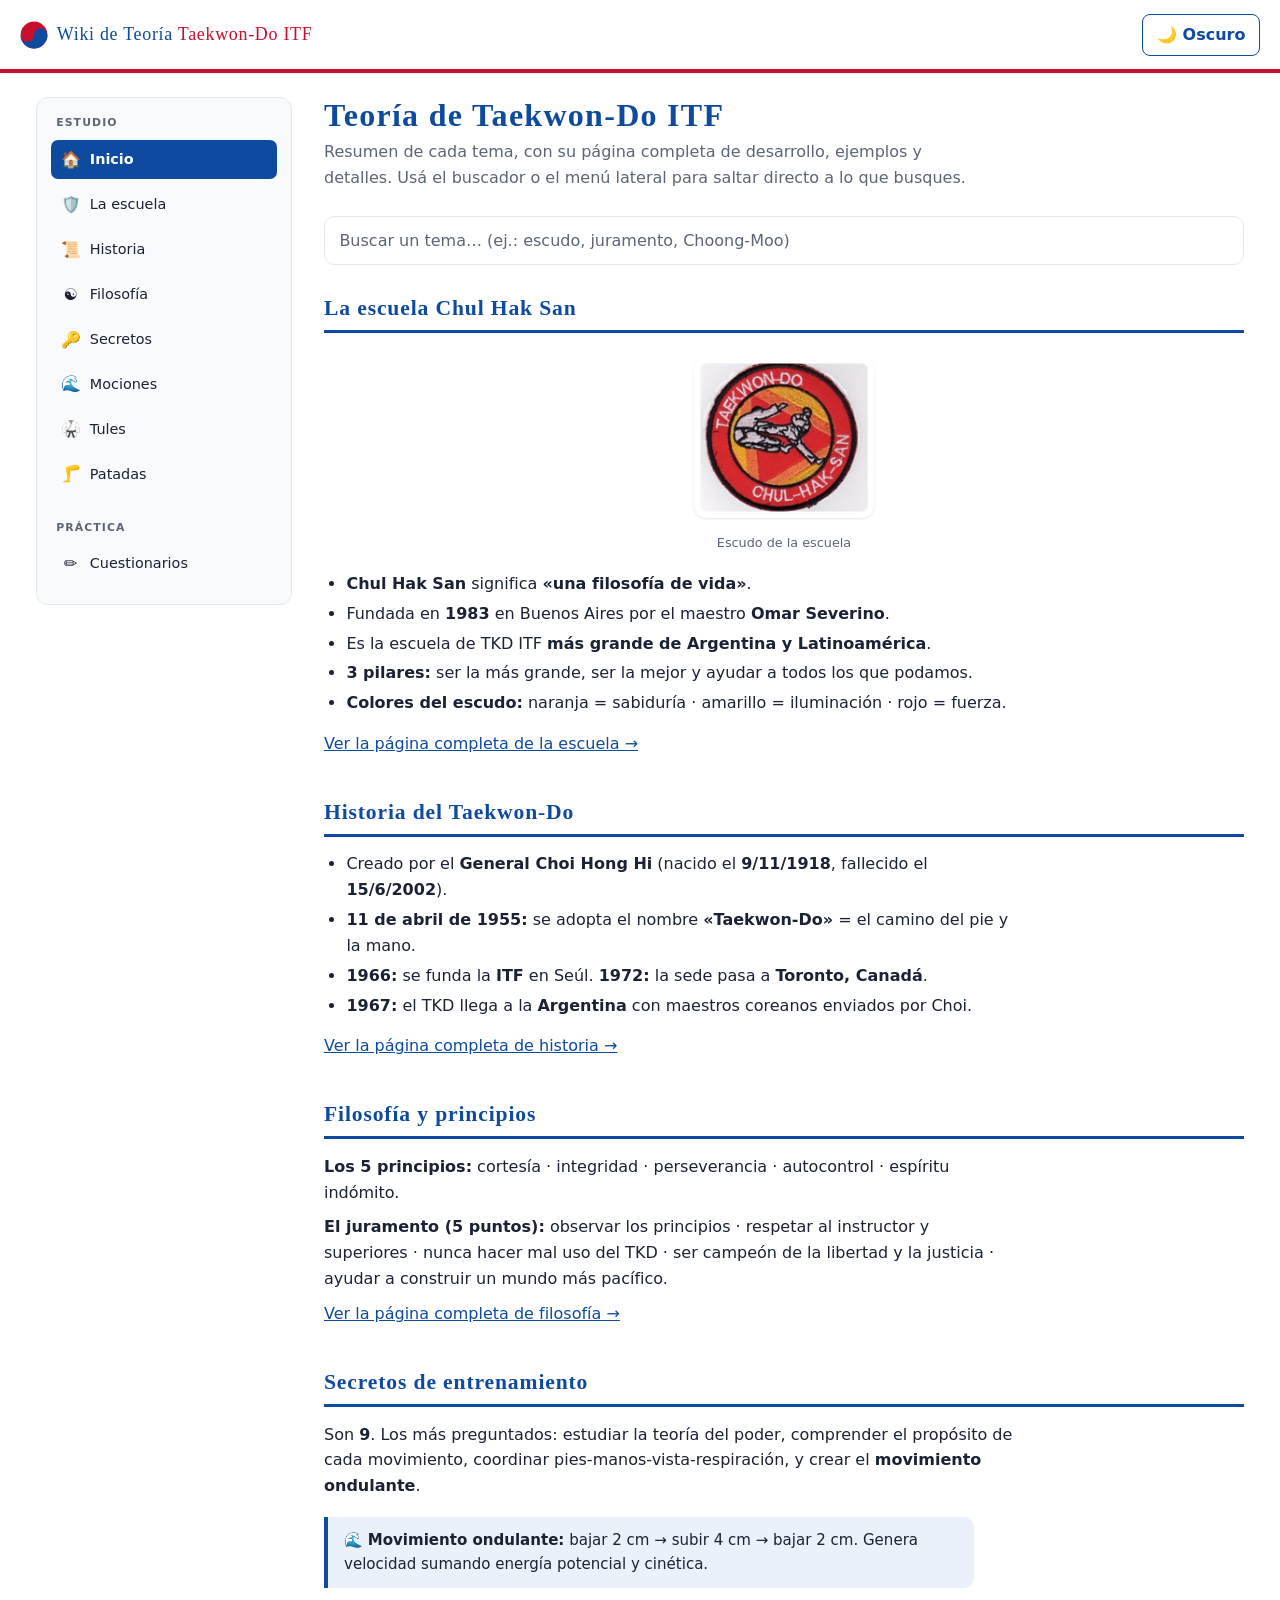
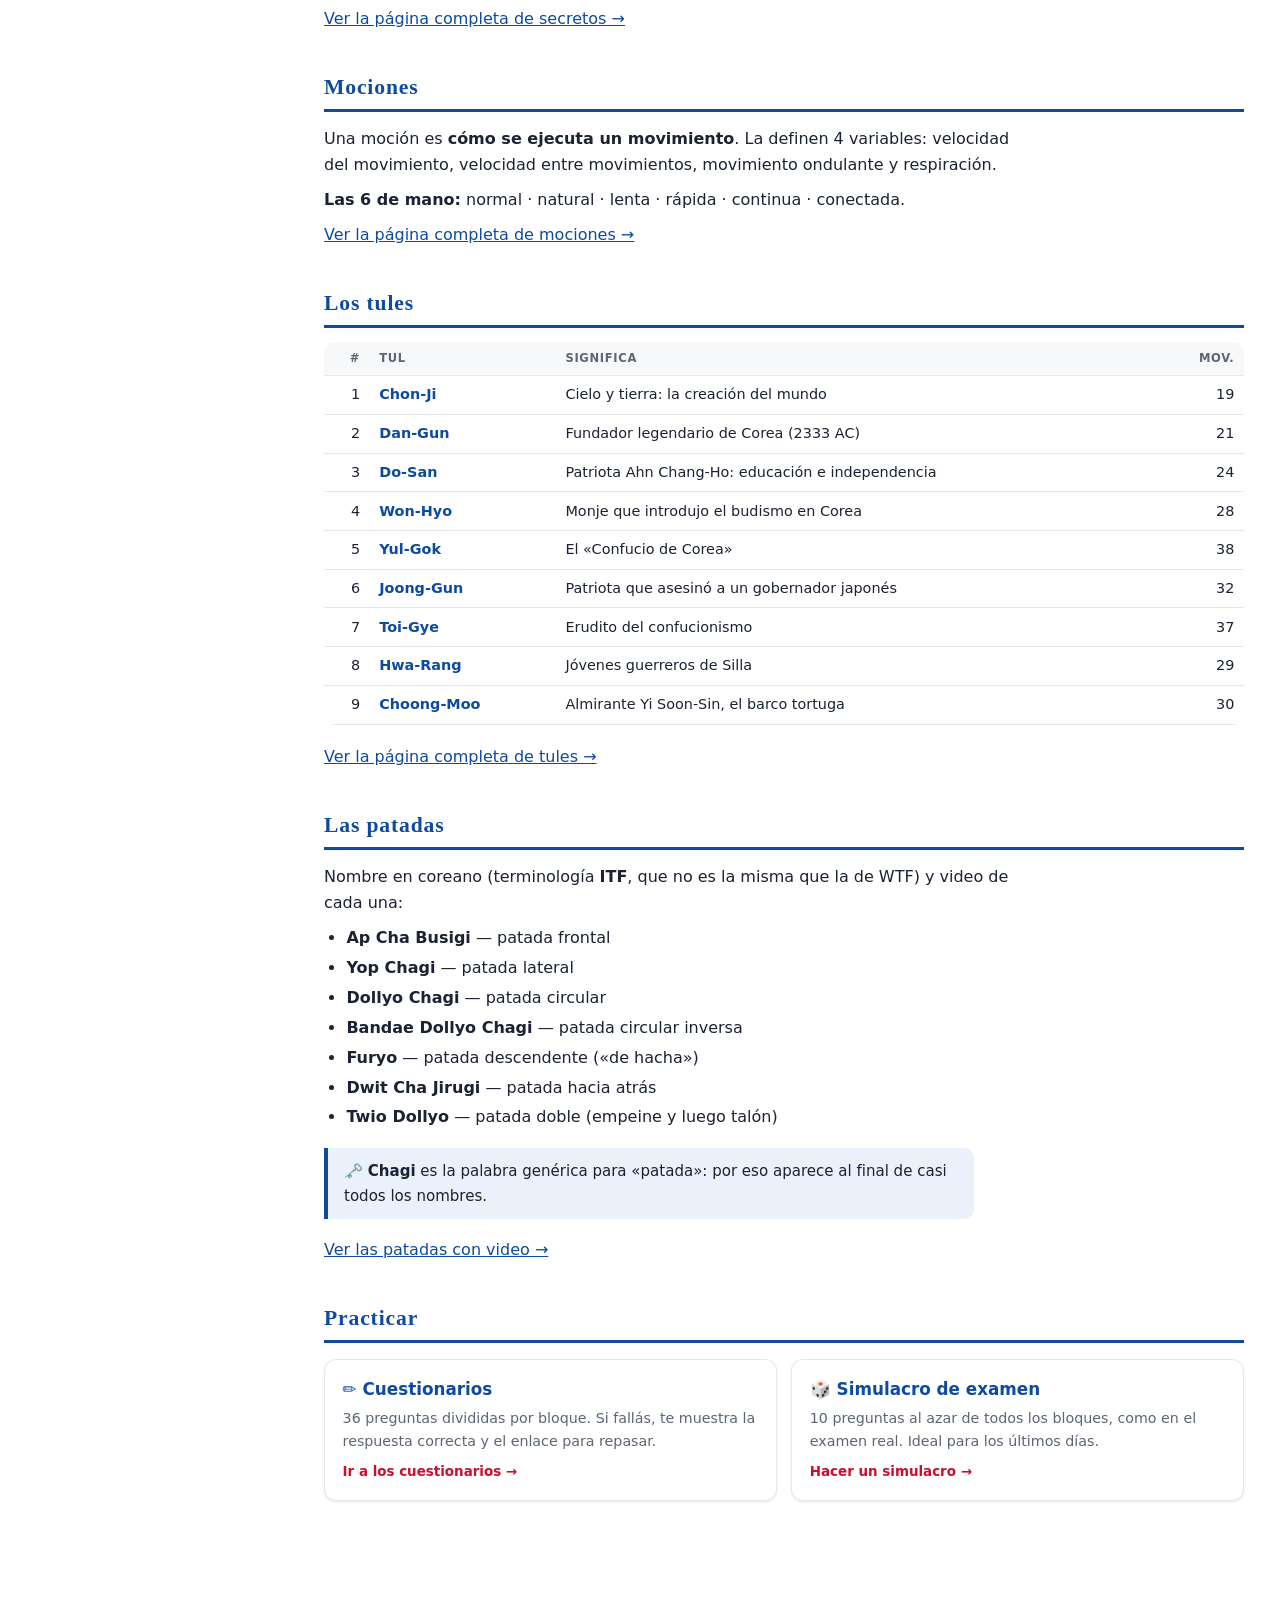
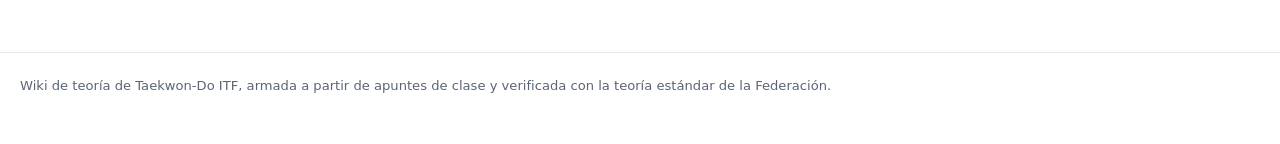
==== wiki/index.html @ 54e1a825 "Wiki de teoría de Taekwon-Do ITF, transcripciones y apuntes originales Sitio estático de 8 páginas c" ====
<!doctype html>
<html lang="es">
<head>
<meta charset="utf-8">
<meta name="viewport" content="width=device-width, initial-scale=1">
<title>Wiki de Teoría Taekwon-Do ITF</title>
<meta name="description" content="Wiki de estudio de teoría de Taekwon-Do ITF: historia, principios, secretos, mociones, tules y patadas.">
<link rel="stylesheet" href="assets/estilo.css">
<link rel="icon" href="data:image/svg+xml,<svg xmlns='http://www.w3.org/2000/svg' viewBox='0 0 100 100'><circle cx='50' cy='50' r='48' fill='%23C8102E'/><path d='M2 50 A48 48 0 0 0 98 50 A24 24 0 0 0 50 50 A24 24 0 0 1 2 50 Z' fill='%230E4A9E'/></svg>">
</head>
<body>

<a class="skip" href="#contenido">Saltar al contenido</a>

<header class="top">
  <div class="topwrap">
    <a class="marca kfont" href="index.html">
      <svg class="taegeuk" viewBox="0 0 100 100" aria-hidden="true">
        <circle cx="50" cy="50" r="48" fill="#C8102E"/>
        <path d="M2 50 A48 48 0 0 0 98 50 A24 24 0 0 0 50 50 A24 24 0 0 1 2 50 Z" fill="#0E4A9E"/>
      </svg>
      <span>Wiki de Teoría <span class="rojo">Taekwon-Do ITF</span></span>
    </a>
    <div class="top-acciones">
      <button class="btn ghost menu-btn" id="menu-btn" aria-expanded="false" aria-controls="lateral">☰ Temas</button>
      <button class="btn ghost" id="tema-btn" aria-pressed="false">🌙 Oscuro</button>
    </div>
  </div>
</header>

<div class="layout">

  <aside class="lateral" id="lateral" aria-label="Menú de temas">
    <h2>Estudio</h2>
    <ul>
      <li><a href="index.html"><span class="ico" aria-hidden="true">🏠</span> Inicio</a></li>
      <li><a href="escuela.html"><span class="ico" aria-hidden="true">🛡️</span> La escuela</a></li>
      <li><a href="historia.html"><span class="ico" aria-hidden="true">📜</span> Historia</a></li>
      <li><a href="filosofia.html"><span class="ico" aria-hidden="true">☯️</span> Filosofía</a></li>
      <li><a href="secretos.html"><span class="ico" aria-hidden="true">🔑</span> Secretos</a></li>
      <li><a href="mociones.html"><span class="ico" aria-hidden="true">🌊</span> Mociones</a></li>
      <li><a href="tules.html"><span class="ico" aria-hidden="true">🥋</span> Tules</a></li>
      <li><a href="patadas.html"><span class="ico" aria-hidden="true">🦵</span> Patadas</a></li>
    </ul>
    <h2>Práctica</h2>
    <ul>
      <li><a href="cuestionarios.html"><span class="ico" aria-hidden="true">✏️</span> Cuestionarios</a></li>
    </ul>
  </aside>

  <main id="contenido">

    <h1 class="titulo kfont">Teoría de Taekwon-Do ITF</h1>
    <p class="bajada">Resumen de cada tema, con su página completa de desarrollo, ejemplos y detalles. Usá el buscador o el menú lateral para saltar directo a lo que busques.</p>

    <div class="buscador">
      <input type="search" id="buscar" placeholder="Buscar un tema… (ej.: escudo, juramento, Choong-Moo)" aria-label="Buscar en la wiki" autocomplete="off">
      <ul class="resultados" id="resultados" role="listbox" aria-label="Resultados de búsqueda"></ul>
    </div>

    <!-- ESCUELA -->
    <section class="bloque aparece" id="escuela">
      <h2 class="seccion kfont">La escuela Chul Hak San</h2>
      <div class="fig-fila">
        <figure class="fig">
          <img src="assets/img/escudo-chul-hak-san.jpg" alt="Escudo de la escuela Chul Hak San: parche circular rojo con dos practicantes bordados, uno ejecutando una patada sobre el otro, sobre rayos naranjas y amarillos" width="180" loading="lazy">
          <figcaption>Escudo de la escuela</figcaption>
        </figure>
      </div>
      <ul>
        <li><strong>Chul Hak San</strong> significa <strong>«una filosofía de vida»</strong>.</li>
        <li>Fundada en <strong>1983</strong> en Buenos Aires por el maestro <strong>Omar Severino</strong>.</li>
        <li>Es la escuela de TKD ITF <strong>más grande de Argentina y Latinoamérica</strong>.</li>
        <li><strong>3 pilares:</strong> ser la más grande, ser la mejor y ayudar a todos los que podamos.</li>
        <li><strong>Colores del escudo:</strong> naranja = sabiduría · amarillo = iluminación · rojo = fuerza.</li>
      </ul>
      <p><a href="escuela.html">Ver la página completa de la escuela →</a></p>
    </section>

    <!-- HISTORIA -->
    <section class="bloque aparece" id="historia">
      <h2 class="seccion kfont">Historia del Taekwon-Do</h2>
      <ul>
        <li>Creado por el <strong>General Choi Hong Hi</strong> (nacido el <strong>9/11/1918</strong>, fallecido el <strong>15/6/2002</strong>).</li>
        <li><strong>11 de abril de 1955:</strong> se adopta el nombre <strong>«Taekwon-Do»</strong> = el camino del pie y la mano.</li>
        <li><strong>1966:</strong> se funda la <strong>ITF</strong> en Seúl. <strong>1972:</strong> la sede pasa a <strong>Toronto, Canadá</strong>.</li>
        <li><strong>1967:</strong> el TKD llega a la <strong>Argentina</strong> con maestros coreanos enviados por Choi.</li>
      </ul>
      <p><a href="historia.html">Ver la página completa de historia →</a></p>
    </section>

    <!-- FILOSOFÍA -->
    <section class="bloque aparece" id="filosofia">
      <h2 class="seccion kfont">Filosofía y principios</h2>
      <p><strong>Los 5 principios:</strong> cortesía · integridad · perseverancia · autocontrol · espíritu indómito.</p>
      <p><strong>El juramento (5 puntos):</strong> observar los principios · respetar al instructor y superiores · nunca hacer mal uso del TKD · ser campeón de la libertad y la justicia · ayudar a construir un mundo más pacífico.</p>
      <p><a href="filosofia.html">Ver la página completa de filosofía →</a></p>
    </section>

    <!-- SECRETOS -->
    <section class="bloque aparece" id="secretos">
      <h2 class="seccion kfont">Secretos de entrenamiento</h2>
      <p>Son <strong>9</strong>. Los más preguntados: estudiar la teoría del poder, comprender el propósito de cada movimiento, coordinar pies-manos-vista-respiración, y crear el <strong>movimiento ondulante</strong>.</p>
      <div class="clave">🌊 <strong>Movimiento ondulante:</strong> bajar 2 cm → subir 4 cm → bajar 2 cm. Genera velocidad sumando energía potencial y cinética.</div>
      <p><a href="secretos.html">Ver la página completa de secretos →</a></p>
    </section>

    <!-- MOCIONES -->
    <section class="bloque aparece" id="mociones">
      <h2 class="seccion kfont">Mociones</h2>
      <p>Una moción es <strong>cómo se ejecuta un movimiento</strong>. La definen 4 variables: velocidad del movimiento, velocidad entre movimientos, movimiento ondulante y respiración.</p>
      <p><strong>Las 6 de mano:</strong> normal · natural · lenta · rápida · continua · conectada.</p>
      <p><a href="mociones.html">Ver la página completa de mociones →</a></p>
    </section>

    <!-- TULES -->
    <section class="bloque aparece" id="tules">
      <h2 class="seccion kfont">Los tules</h2>
      <div class="tblwrap">
        <table>
          <thead><tr><th class="num">#</th><th>Tul</th><th>Significa</th><th class="num">Mov.</th></tr></thead>
          <tbody>
            <tr><td class="num">1</td><td><b>Chon-Ji</b></td><td>Cielo y tierra: la creación del mundo</td><td class="num">19</td></tr>
            <tr><td class="num">2</td><td><b>Dan-Gun</b></td><td>Fundador legendario de Corea (2333 AC)</td><td class="num">21</td></tr>
            <tr><td class="num">3</td><td><b>Do-San</b></td><td>Patriota Ahn Chang-Ho: educación e independencia</td><td class="num">24</td></tr>
            <tr><td class="num">4</td><td><b>Won-Hyo</b></td><td>Monje que introdujo el budismo en Corea</td><td class="num">28</td></tr>
            <tr><td class="num">5</td><td><b>Yul-Gok</b></td><td>El «Confucio de Corea»</td><td class="num">38</td></tr>
            <tr><td class="num">6</td><td><b>Joong-Gun</b></td><td>Patriota que asesinó a un gobernador japonés</td><td class="num">32</td></tr>
            <tr><td class="num">7</td><td><b>Toi-Gye</b></td><td>Erudito del confucionismo</td><td class="num">37</td></tr>
            <tr><td class="num">8</td><td><b>Hwa-Rang</b></td><td>Jóvenes guerreros de Silla</td><td class="num">29</td></tr>
            <tr><td class="num">9</td><td><b>Choong-Moo</b></td><td>Almirante Yi Soon-Sin, el barco tortuga</td><td class="num">30</td></tr>
          </tbody>
        </table>
      </div>
      <p><a href="tules.html">Ver la página completa de tules →</a></p>
    </section>

    <!-- PATADAS -->
    <section class="bloque aparece" id="patadas">
      <h2 class="seccion kfont">Las patadas</h2>
      <p>Nombre en coreano (terminología <strong>ITF</strong>, que no es la misma que la de WTF) y video de cada una:</p>
      <ul>
        <li><strong>Ap Cha Busigi</strong> — patada frontal</li>
        <li><strong>Yop Chagi</strong> — patada lateral</li>
        <li><strong>Dollyo Chagi</strong> — patada circular</li>
        <li><strong>Bandae Dollyo Chagi</strong> — patada circular inversa</li>
        <li><strong>Furyo</strong> — patada descendente («de hacha»)</li>
        <li><strong>Dwit Cha Jirugi</strong> — patada hacia atrás</li>
        <li><strong>Twio Dollyo</strong> — patada doble (empeine y luego talón)</li>
      </ul>
      <div class="clave">🗝️ <strong>Chagi</strong> es la palabra genérica para «patada»: por eso aparece al final de casi todos los nombres.</div>
      <p><a href="patadas.html">Ver las patadas con video →</a></p>
    </section>

    <!-- ACCESO RÁPIDO -->
    <section class="bloque aparece">
      <h2 class="seccion kfont">Practicar</h2>
      <div class="grilla dos">
        <a class="tarjeta" href="cuestionarios.html">
          <h3>✏️ Cuestionarios</h3>
          <p>36 preguntas divididas por bloque. Si fallás, te muestra la respuesta correcta y el enlace para repasar.</p>
          <span class="mas">Ir a los cuestionarios →</span>
        </a>
        <a class="tarjeta" href="cuestionarios.html#simulacro">
          <h3>🎲 Simulacro de examen</h3>
          <p>10 preguntas al azar de todos los bloques, como en el examen real. Ideal para los últimos días.</p>
          <span class="mas">Hacer un simulacro →</span>
        </a>
      </div>
    </section>

  </main>
</div>

<footer class="pie">
  <div class="fwrap">
    Wiki de teoría de Taekwon-Do ITF, armada a partir de apuntes de clase y verificada con la teoría estándar de la Federación.
  </div>
</footer>

<script src="assets/wiki.js"></script>
</body>
</html>
---- wiki/assets/estilo.css ----
/* ===========================================================
   Wiki de Teoría Taekwon-Do ITF — hoja de estilos compartida
   Paleta: blanco + rojo y azul de la bandera coreana
   =========================================================== */

:root {
  --paper: #FFFFFF;
  --ink: #1A2233;
  --muted: #5B6575;
  --blue: #0E4A9E;
  --blue-soft: #EAF1FB;
  --red: #C8102E;
  --red-soft: #FBEDEF;
  --line: #E4E7EC;
  --card: #FFFFFF;
  --panel: #F7F8FA;
  --sidebar: #F9FAFB;
  --ok: #1E7A44;
  --ok-soft: #E8F5EC;
  --bad: #B3212E;
  --bad-soft: #FBEAEA;
  --warn: #8A5B00;
  --warn-soft: #FFF6E5;
  --sombra: 0 1px 3px rgba(16, 24, 40, .06), 0 1px 2px rgba(16, 24, 40, .04);
}

:root[data-theme="dark"] {
  --paper: #101623;
  --ink: #E9EDF5;
  --muted: #9AA6B8;
  --blue: #7FB0F0;
  --blue-soft: #1A2A45;
  --red: #F08A97;
  --red-soft: #3A2029;
  --line: #273349;
  --card: #172033;
  --panel: #141C2D;
  --sidebar: #131B2A;
  --ok: #7ED2A0;
  --ok-soft: #16301F;
  --bad: #F09A9A;
  --bad-soft: #3A1D1D;
  --warn: #E8C070;
  --warn-soft: #33290F;
  --sombra: 0 1px 3px rgba(0, 0, 0, .3);
}

* { box-sizing: border-box; }

html { scroll-behavior: smooth; }

body {
  background: var(--paper);
  color: var(--ink);
  font-family: "Avenir Next", "Segoe UI", system-ui, -apple-system, sans-serif;
  line-height: 1.62;
  margin: 0;
  font-size: 16px;
}

/* Fuente de títulos: display con carácter, sin ser ilegible */
.kfont {
  font-family: Herculanum, Copperplate, "Copperplate Gothic Bold", "Trebuchet MS", fantasy;
  letter-spacing: .04em;
}

a { color: var(--blue); }
a:hover { text-decoration-thickness: 2px; }

:focus-visible {
  outline: 3px solid var(--blue);
  outline-offset: 2px;
  border-radius: 4px;
}

.skip {
  position: absolute; left: -9999px; top: 0;
  background: var(--blue); color: #fff; padding: .6rem 1rem;
  z-index: 200; border-radius: 0 0 8px 0; font-weight: 600;
}
.skip:focus { left: 0; }

/* ---------- Encabezado ---------- */
header.top {
  border-bottom: 4px solid var(--red);
  background: var(--card);
  padding: .85rem 1.25rem;
  position: sticky; top: 0; z-index: 100;
  box-shadow: var(--sombra);
}
.topwrap {
  max-width: 78rem; margin: 0 auto;
  display: flex; align-items: center; gap: .9rem; flex-wrap: wrap;
}
.marca {
  display: flex; align-items: center; gap: .55rem;
  text-decoration: none; color: var(--blue); font-size: 1.12rem; line-height: 1.1;
}
.marca:hover { text-decoration: none; }
.marca .rojo { color: var(--red); }
.taegeuk { width: 28px; height: 28px; flex-shrink: 0; }
.top-acciones { margin-left: auto; display: flex; gap: .5rem; align-items: center; }

button.btn {
  font: inherit; font-weight: 600; cursor: pointer;
  background: var(--blue); color: #fff;
  border: 1.5px solid var(--blue); border-radius: 8px;
  padding: .45rem .85rem;
  transition: background .15s ease, color .15s ease, border-color .15s ease;
}
button.btn:hover { filter: brightness(1.08); }
:root[data-theme="dark"] button.btn { color: #0E1622; }

/* Botón secundario: SIEMPRE texto del color del borde, en ambos temas */
button.btn.ghost,
:root[data-theme="dark"] button.btn.ghost {
  background: transparent;
  color: var(--blue);
  border: 1.5px solid var(--blue);
}
button.btn.ghost:hover { background: var(--blue-soft); }

.menu-btn { display: none; }

/* ---------- Estructura general ---------- */
.layout {
  max-width: 78rem; margin: 0 auto;
  display: grid; grid-template-columns: 16rem minmax(0, 1fr);
  gap: 2rem; padding: 0 1.25rem;
  align-items: start;
}

/* ---------- Menú lateral ---------- */
aside.lateral {
  position: sticky; top: 5rem;
  max-height: calc(100vh - 6.5rem); overflow-y: auto;
  background: var(--sidebar);
  border: 1px solid var(--line); border-radius: 12px;
  padding: 1rem .85rem; margin-top: 1.5rem;
  font-size: .9rem;
}
aside.lateral h2 {
  font-size: .68rem; text-transform: uppercase; letter-spacing: .1em;
  color: var(--muted); margin: 0 0 .5rem .35rem; font-weight: 700;
}
aside.lateral h2:not(:first-child) { margin-top: 1.3rem; }
aside.lateral ul { list-style: none; margin: 0; padding: 0; display: grid; gap: .1rem; }
aside.lateral a {
  display: flex; align-items: center; gap: .55rem;
  text-decoration: none; color: var(--ink);
  padding: .42rem .6rem; border-radius: 7px;
  transition: background .15s ease, color .15s ease;
}
aside.lateral a:hover { background: var(--blue-soft); color: var(--blue); }
aside.lateral a[aria-current="page"] {
  background: var(--blue); color: #fff; font-weight: 600;
}
:root[data-theme="dark"] aside.lateral a[aria-current="page"] { color: #0E1622; }
aside.lateral a .ico { font-size: 1rem; width: 1.3rem; text-align: center; flex-shrink: 0; }
aside.lateral .nota-lateral {
  font-size: .78rem; color: var(--muted);
  margin: 1.2rem .35rem 0; padding-top: .8rem; border-top: 1px solid var(--line);
}

/* ---------- Contenido ---------- */
main { padding: 1.5rem 0 5rem; min-width: 0; }

.migas { font-size: .82rem; color: var(--muted); margin-bottom: .5rem; }
.migas a { text-decoration: none; }
.migas a:hover { text-decoration: underline; }

h1.titulo {
  font-size: 2rem; line-height: 1.15; margin: 0 0 .3rem;
  color: var(--blue); text-wrap: balance;
}
h1.titulo .num { color: var(--red); }
.bajada { color: var(--muted); margin: 0 0 1.6rem; max-width: 65ch; }

section.bloque { margin-bottom: 2.4rem; scroll-margin-top: 5.5rem; }
h2.seccion {
  font-size: 1.35rem; color: var(--blue);
  border-bottom: 3px solid var(--blue); padding-bottom: .25rem;
  margin: 0 0 .9rem;
}
h3 { font-size: 1.05rem; margin: 1.4rem 0 .4rem; }
h4 { font-size: .95rem; margin: 1rem 0 .3rem; color: var(--muted); }
p { max-width: 68ch; margin: .55rem 0; }
ul, ol { max-width: 68ch; padding-left: 1.4rem; margin: .45rem 0 .9rem; }
li { margin-bottom: .25rem; }

.clave, .alerta, .dato {
  border-radius: 0 10px 10px 0; padding: .7rem 1rem;
  margin: 1.1rem 0; font-size: .94rem; max-width: 68ch;
}
.clave { background: var(--blue-soft); border-left: 4px solid var(--blue); }
.alerta { background: var(--warn-soft); border-left: 4px solid var(--warn); }
.dato { background: var(--red-soft); border-left: 4px solid var(--red); }

/* Tablas */
.tblwrap { overflow-x: auto; margin: .7rem 0 1.2rem; border-radius: 10px; }
table { border-collapse: collapse; width: 100%; font-size: .9rem; }
th, td {
  text-align: left; padding: .45rem .6rem;
  border-bottom: 1px solid var(--line); vertical-align: top;
}
thead th {
  font-size: .72rem; text-transform: uppercase; letter-spacing: .06em;
  color: var(--muted); background: var(--panel);
}
tbody tr:hover { background: var(--panel); }
td.num, th.num { text-align: right; font-variant-numeric: tabular-nums; }
td b { color: var(--blue); }

/* Fichas de contenido (grillas de tarjetas) */
.grilla { display: grid; gap: .9rem; margin: 1rem 0 1.4rem; }
.grilla.dos { grid-template-columns: repeat(auto-fit, minmax(15rem, 1fr)); }
.grilla.tres { grid-template-columns: repeat(auto-fit, minmax(12rem, 1fr)); }
.ficha {
  background: var(--card); border: 1px solid var(--line);
  border-radius: 12px; padding: .85rem 1rem; box-shadow: var(--sombra);
}
.ficha h3, .ficha h4 { margin-top: 0; }
.ficha .n {
  display: inline-flex; align-items: center; justify-content: center;
  width: 1.7rem; height: 1.7rem; border-radius: 50%;
  background: var(--blue); color: #fff; font-weight: 700; font-size: .85rem;
  margin-right: .5rem; flex-shrink: 0;
}
:root[data-theme="dark"] .ficha .n { color: #0E1622; }
.ficha .dot { display: inline-block; width: 14px; height: 14px; border-radius: 3px; margin-right: .45rem; vertical-align: -2px; }

/* Tarjetas-enlace de la portada */
a.tarjeta {
  display: block; text-decoration: none; color: inherit;
  background: var(--card); border: 1px solid var(--line);
  border-radius: 12px; padding: 1rem 1.1rem; box-shadow: var(--sombra);
  transition: transform .18s ease, box-shadow .18s ease, border-color .18s ease;
}
a.tarjeta:hover {
  transform: translateY(-3px); border-color: var(--blue);
  box-shadow: 0 8px 20px rgba(14, 74, 158, .13);
}
a.tarjeta h3 { margin: 0 0 .25rem; color: var(--blue); font-size: 1.05rem; }
a.tarjeta p { margin: 0; font-size: .89rem; color: var(--muted); max-width: none; }
a.tarjeta .mas { display: inline-block; margin-top: .5rem; font-size: .84rem; font-weight: 600; color: var(--red); }

/* Imágenes */
figure.fig { margin: 1.2rem 0; text-align: center; }
figure.fig img {
  max-width: 100%; height: auto; border-radius: 12px;
  box-shadow: var(--sombra); background: #fff; padding: .4rem;
}
figure.fig figcaption { font-size: .8rem; color: var(--muted); margin-top: .45rem; }
.fig-fila { display: flex; gap: 1.4rem; flex-wrap: wrap; justify-content: center; align-items: flex-start; }
.fig-fila figure.fig { margin: .6rem 0; }

/* Diagramas SVG */
.diagrama { max-width: 100%; height: auto; display: block; margin: .8rem auto; }
.diagrama text { font-family: "Avenir Next", "Segoe UI", system-ui, sans-serif; }

/* Buscador */
.buscador { position: relative; margin-bottom: 1.6rem; }
.buscador input {
  width: 100%; font: inherit; color: var(--ink);
  background: var(--card); border: 1.5px solid var(--line);
  border-radius: 10px; padding: .65rem .9rem;
}
.buscador input::placeholder { color: var(--muted); }
.resultados {
  list-style: none; margin: .4rem 0 0; padding: 0;
  border: 1px solid var(--line); border-radius: 10px;
  background: var(--card); box-shadow: var(--sombra); overflow: hidden;
}
.resultados:empty { display: none; border: none; }
.resultados li { margin: 0; border-bottom: 1px solid var(--line); }
.resultados li:last-child { border-bottom: none; }
.resultados a { display: block; padding: .55rem .9rem; text-decoration: none; color: var(--ink); }
.resultados a:hover, .resultados a:focus { background: var(--blue-soft); }
.resultados .rt { font-weight: 600; color: var(--blue); }
.resultados .rd { font-size: .84rem; color: var(--muted); }
.sin-resultados { padding: .6rem .9rem; color: var(--muted); font-size: .9rem; }

/* Aparición suave */
.aparece {
  opacity: 0; transform: translateY(14px);
  transition: opacity .5s ease, transform .5s ease;
}
.aparece.visible { opacity: 1; transform: none; }

/* Pie */
footer.pie {
  border-top: 1px solid var(--line); color: var(--muted);
  font-size: .82rem; padding: 1.4rem 1.25rem 3rem; margin-top: 2rem;
}
footer.pie .fwrap { max-width: 78rem; margin: 0 auto; }
.nav-pares {
  display: flex; justify-content: space-between; gap: 1rem; flex-wrap: wrap;
  margin: 2.5rem 0 0; padding-top: 1.2rem; border-top: 1px solid var(--line);
}
.nav-pares a {
  text-decoration: none; font-weight: 600; font-size: .92rem;
  padding: .5rem .9rem; border: 1.5px solid var(--line); border-radius: 8px;
  transition: border-color .15s ease, background .15s ease;
}
.nav-pares a:hover { border-color: var(--blue); background: var(--blue-soft); }

/* ---------- Responsive ---------- */
@media (max-width: 860px) {
  .layout { grid-template-columns: 1fr; gap: 0; }
  .menu-btn { display: inline-flex; }
  aside.lateral {
    position: static; max-height: none; margin-top: 1rem;
    display: none;
  }
  aside.lateral.abierto { display: block; }
  h1.titulo { font-size: 1.6rem; }
}

@media (prefers-reduced-motion: reduce) {
  html { scroll-behavior: auto; }
  .aparece { opacity: 1; transform: none; transition: none; }
  a.tarjeta:hover { transform: none; }
  * { animation-duration: .01ms !important; transition-duration: .01ms !important; }
}

@media print {
  aside.lateral, header.top .top-acciones, .buscador, .nav-pares { display: none; }
  .layout { grid-template-columns: 1fr; }
  .aparece { opacity: 1; transform: none; }
}
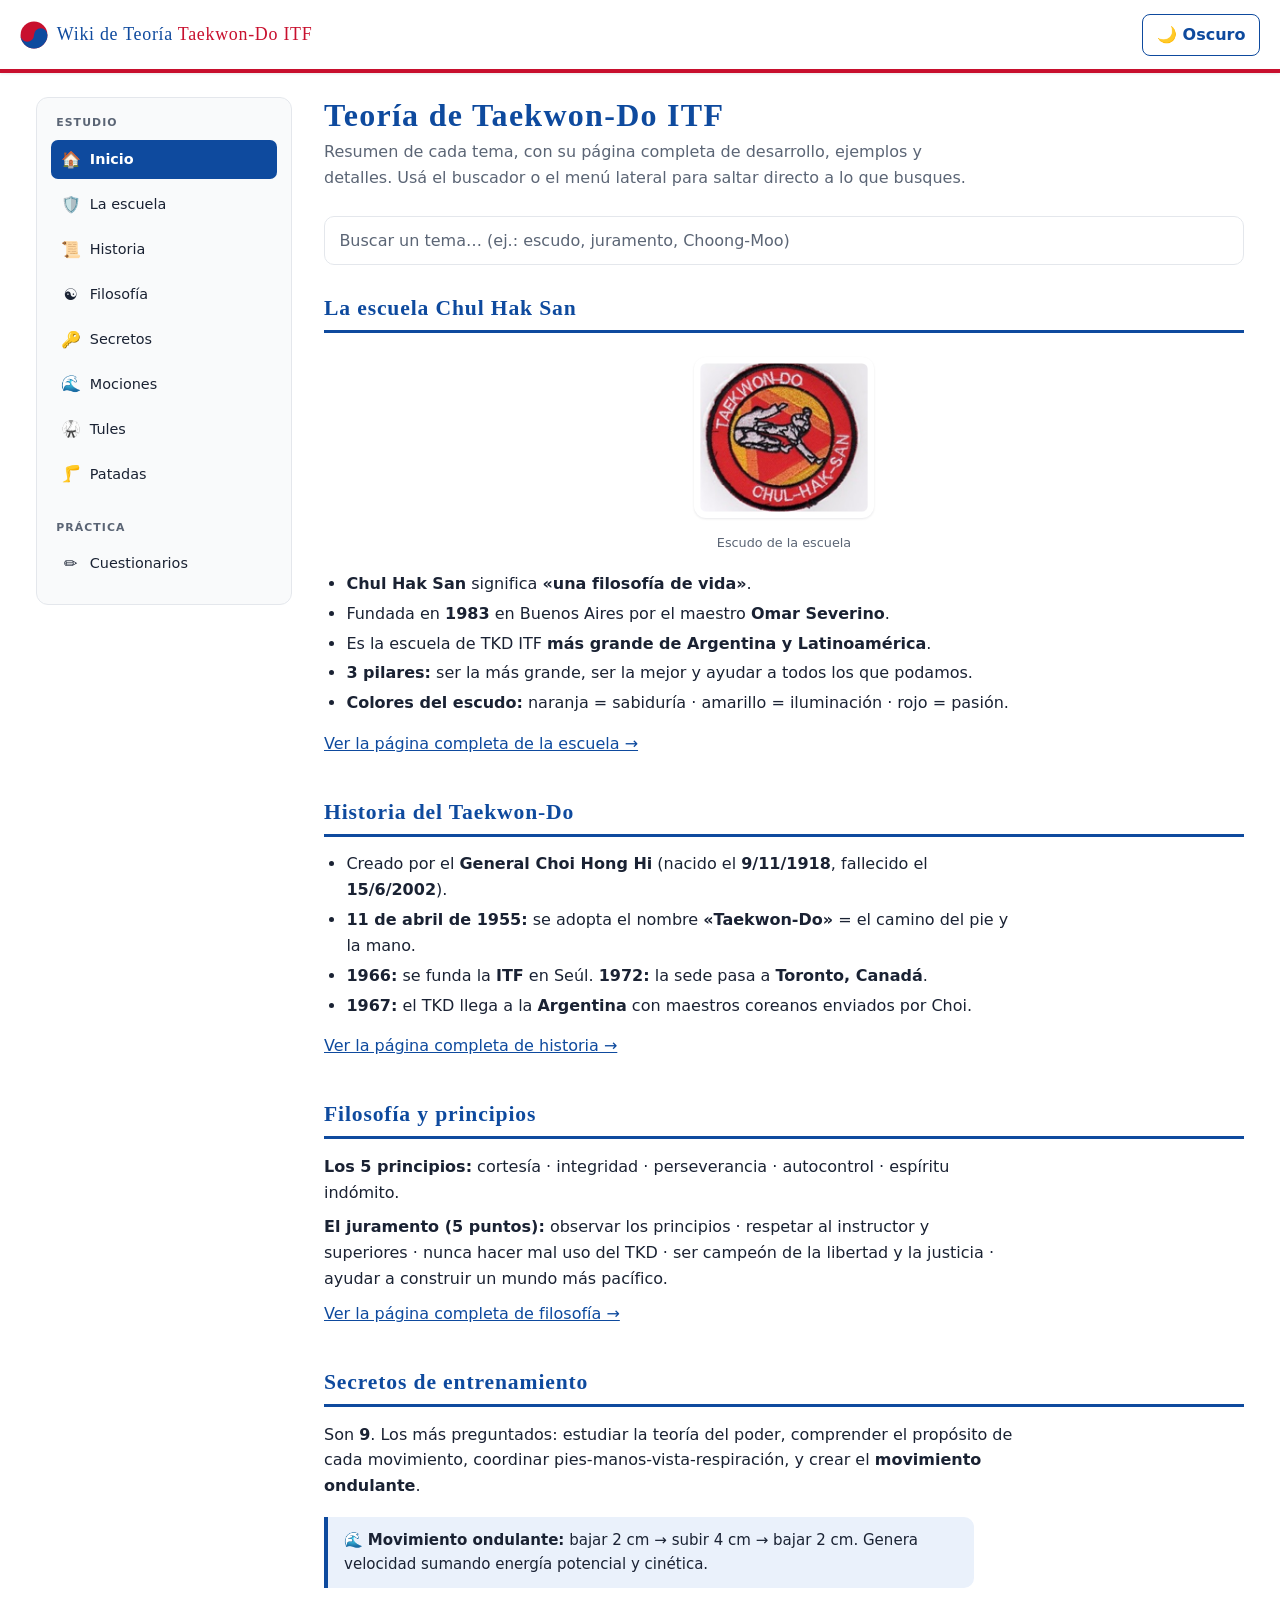
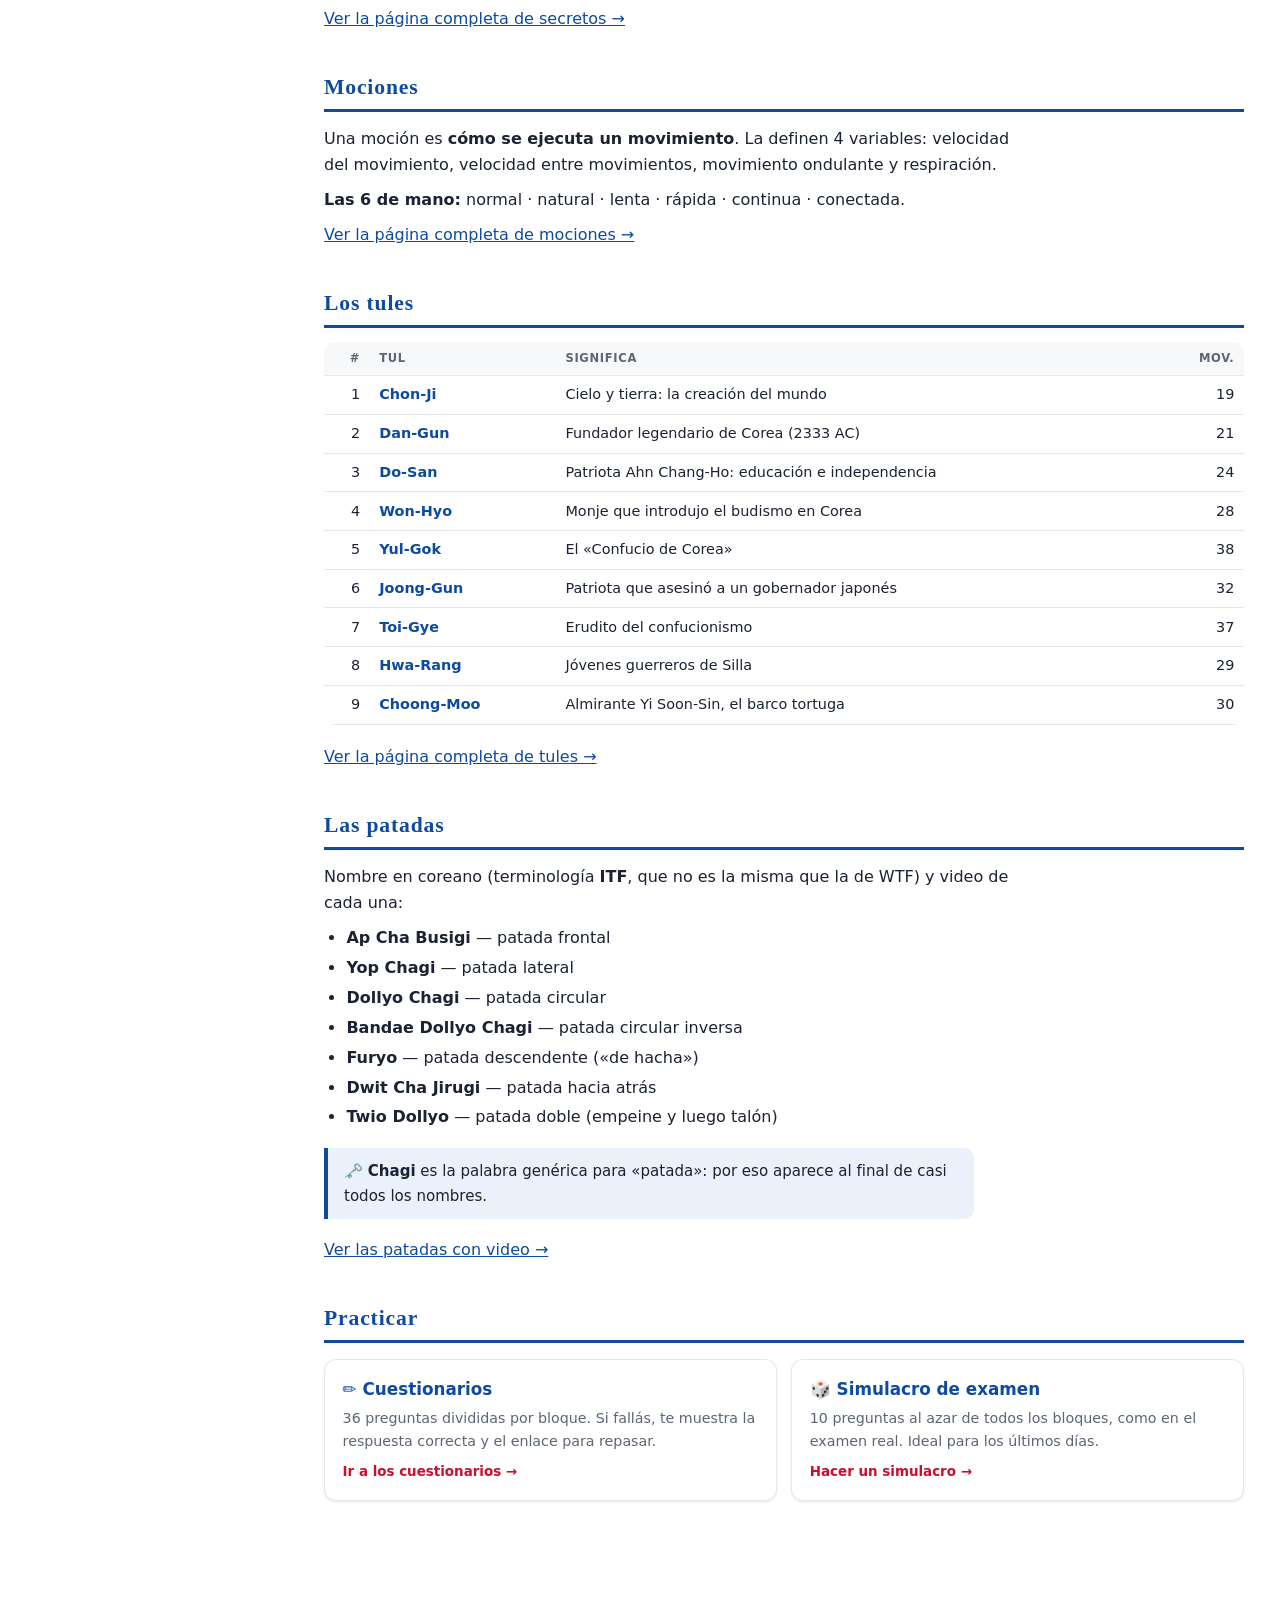
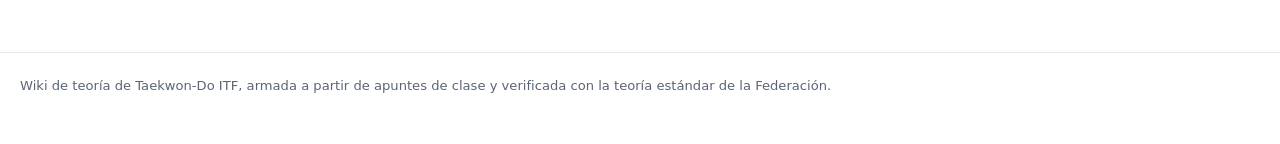
==== commit 84f984a3: "Correct red logo meaning and add belt color section" ====
--- a/wiki/index.html
+++ b/wiki/index.html
@@ -72,7 +72,7 @@
         <li>Fundada en <strong>1983</strong> en Buenos Aires por el maestro <strong>Omar Severino</strong>.</li>
         <li>Es la escuela de TKD ITF <strong>más grande de Argentina y Latinoamérica</strong>.</li>
         <li><strong>3 pilares:</strong> ser la más grande, ser la mejor y ayudar a todos los que podamos.</li>
-        <li><strong>Colores del escudo:</strong> naranja = sabiduría · amarillo = iluminación · rojo = fuerza.</li>
+        <li><strong>Colores del escudo:</strong> naranja = sabiduría · amarillo = iluminación · rojo = pasión.</li>
       </ul>
       <p><a href="escuela.html">Ver la página completa de la escuela →</a></p>
     </section>
